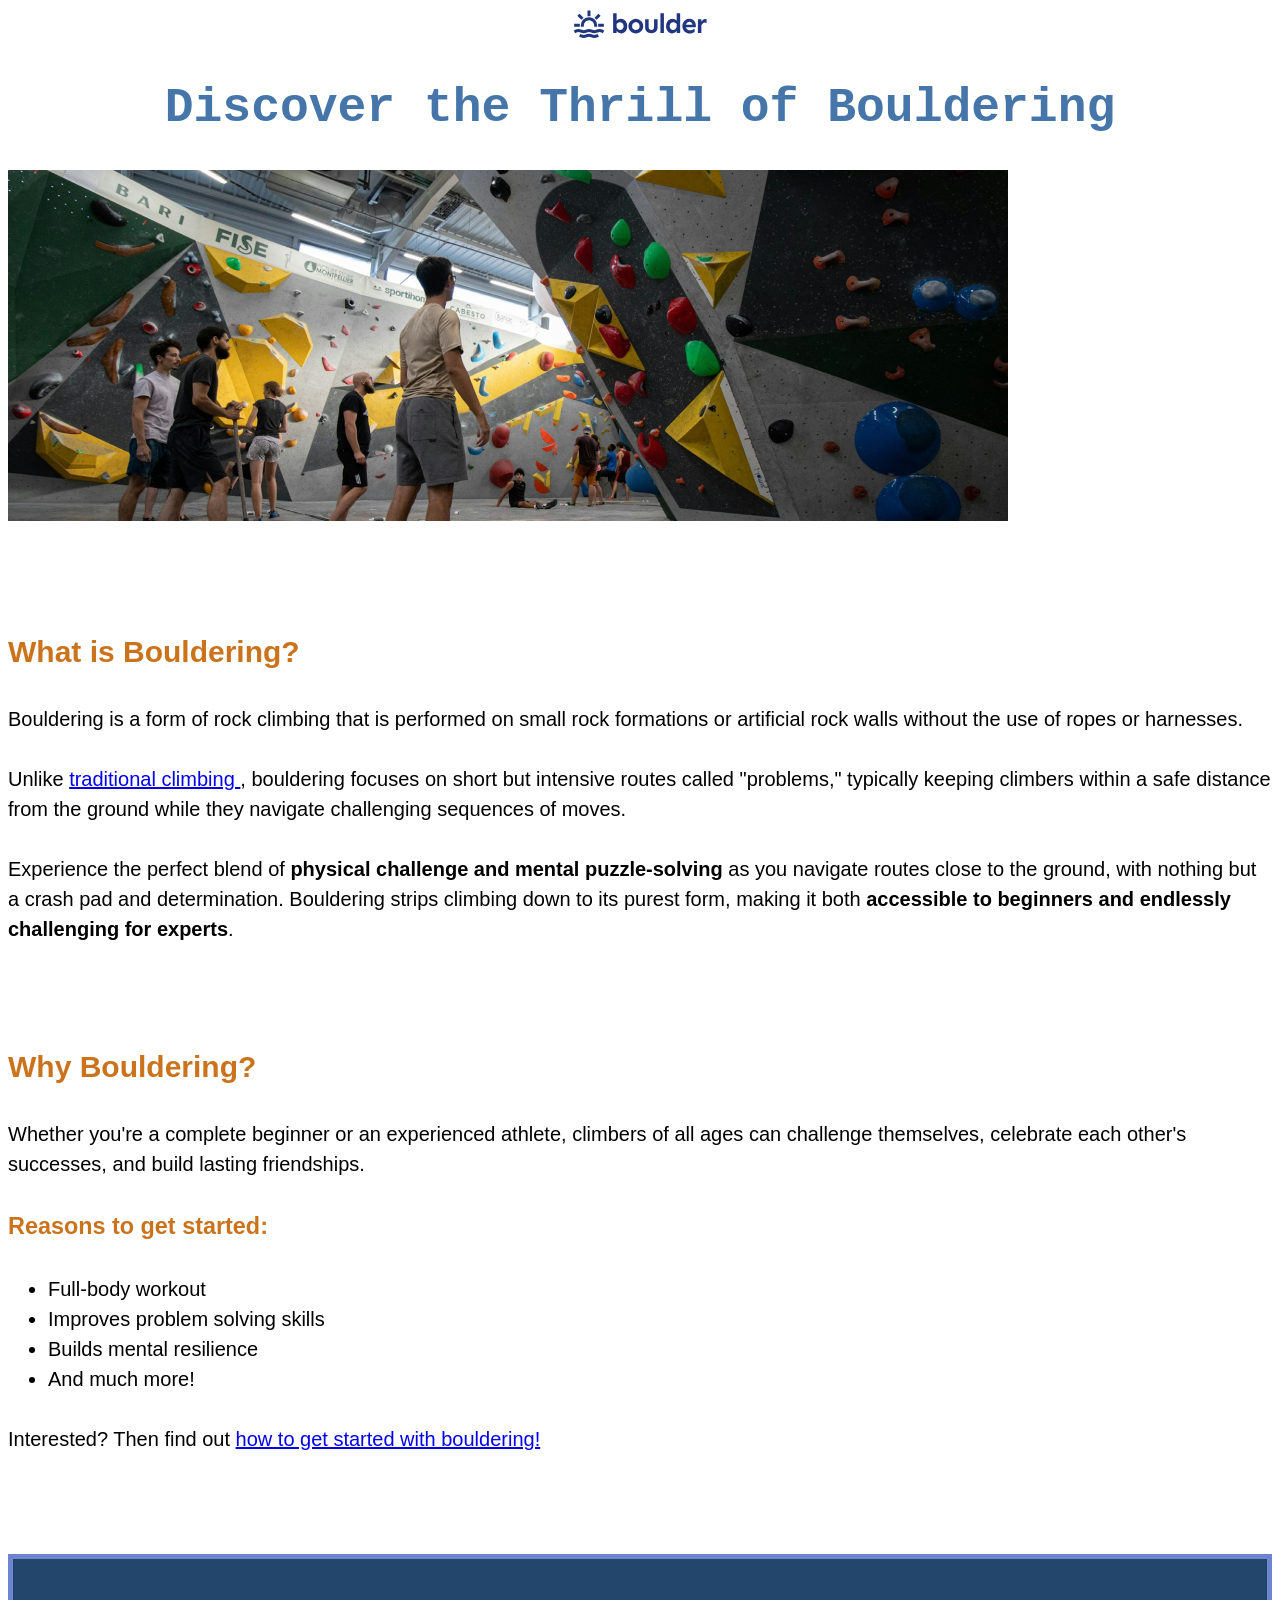
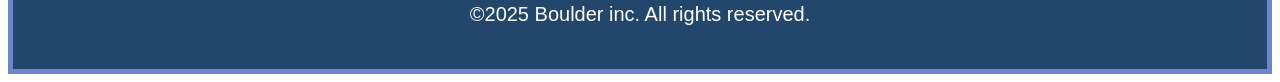
==== html-css-for-beginners-project-files/version_1/my-attempt/index.html @ 87d3225a "first bouldersite commit" ====
<!doctype html>
<html lang="en">
    <head>
        <link href="css/styles.css" rel="stylesheet" />
        <meta charset="UTF-8" />
        <meta name="viewport" content="width=device-width, initial-scale=1.0" />
        <title>Bouldering Project</title>
    </head>
    <body>
        <header>
            <img src="../images/logo.svg" alt="Boulder Logo" />
        </header>

        <main>
            <h1>Discover the Thrill of Bouldering</h1>

            <img
                src="../images/bouldering-gym.jpg"
                alt="People climbing in a bouldering gym"
            />

            <section>
                <h2>What is Bouldering?</h2>
                <p>
                    Bouldering is a form of rock climbing that is performed on
                    small rock formations or artificial rock walls without the
                    use of ropes or harnesses.
                </p>
                <p>
                    Unlike
                    <a href="https://en.wikipedia.org/wiki/Traditional_climbing"
                        >traditional climbing
                    </a>
                    , bouldering focuses on short but intensive routes called
                    "problems," typically keeping climbers within a safe
                    distance from the ground while they navigate challenging
                    sequences of moves.
                </p>
                <p>
                    Experience the perfect blend of
                    <strong
                        >physical challenge and mental puzzle-solving</strong
                    >
                    as you navigate routes close to the ground, with nothing but
                    a crash pad and determination. Bouldering strips climbing
                    down to its purest form, making it both
                    <strong
                        >accessible to beginners and endlessly challenging for
                        experts</strong
                    >.
                </p>
            </section>

            <section>
                <h2>Why Bouldering?</h2>
                <p>
                    Whether you're a complete beginner or an experienced
                    athlete, climbers of all ages can challenge themselves,
                    celebrate each other's successes, and build lasting
                    friendships.
                </p>

                <h3>Reasons to get started:</h3>
                <ul>
                    <li>Full-body workout</li>
                    <li>Improves problem solving skills</li>
                    <li>Builds mental resilience</li>
                    <li>And much more!</li>
                </ul>

                <p>
                    Interested? Then find out
                    <a href="getting-started.html"
                        >how to get started with bouldering!</a
                    >
                </p>
            </section>
        </main>

        <footer>
            <p>&copy;2025 Boulder inc. All rights reserved.</p>
        </footer>
    </body>
</html>
---- html-css-for-beginners-project-files/version_1/my-attempt/css/styles.css ----
body {
    font-size: 1.25rem;
    font-family: sans-serif, monospace;
    line-height: 1.5;
}

header {
    text-align: center;
}

p {
    margin-block: 30px;
}

ul {
    margin-block: 30px;
}

h1 {
    font-size: 3rem;
    font-family: monospace;
    color: #4676a9;
    text-align: center;
    line-height: 1.2;
}

h2 {
    color: #cb731c;
}

h3 {
    color: #cb731c;
}

section {
    margin-block: 100px;
}

footer {
    padding-block: 10px;
    background-color: #22466c;
    color: #ffffff;
    text-align: center;
    border: 5px solid #6e84cf;
}
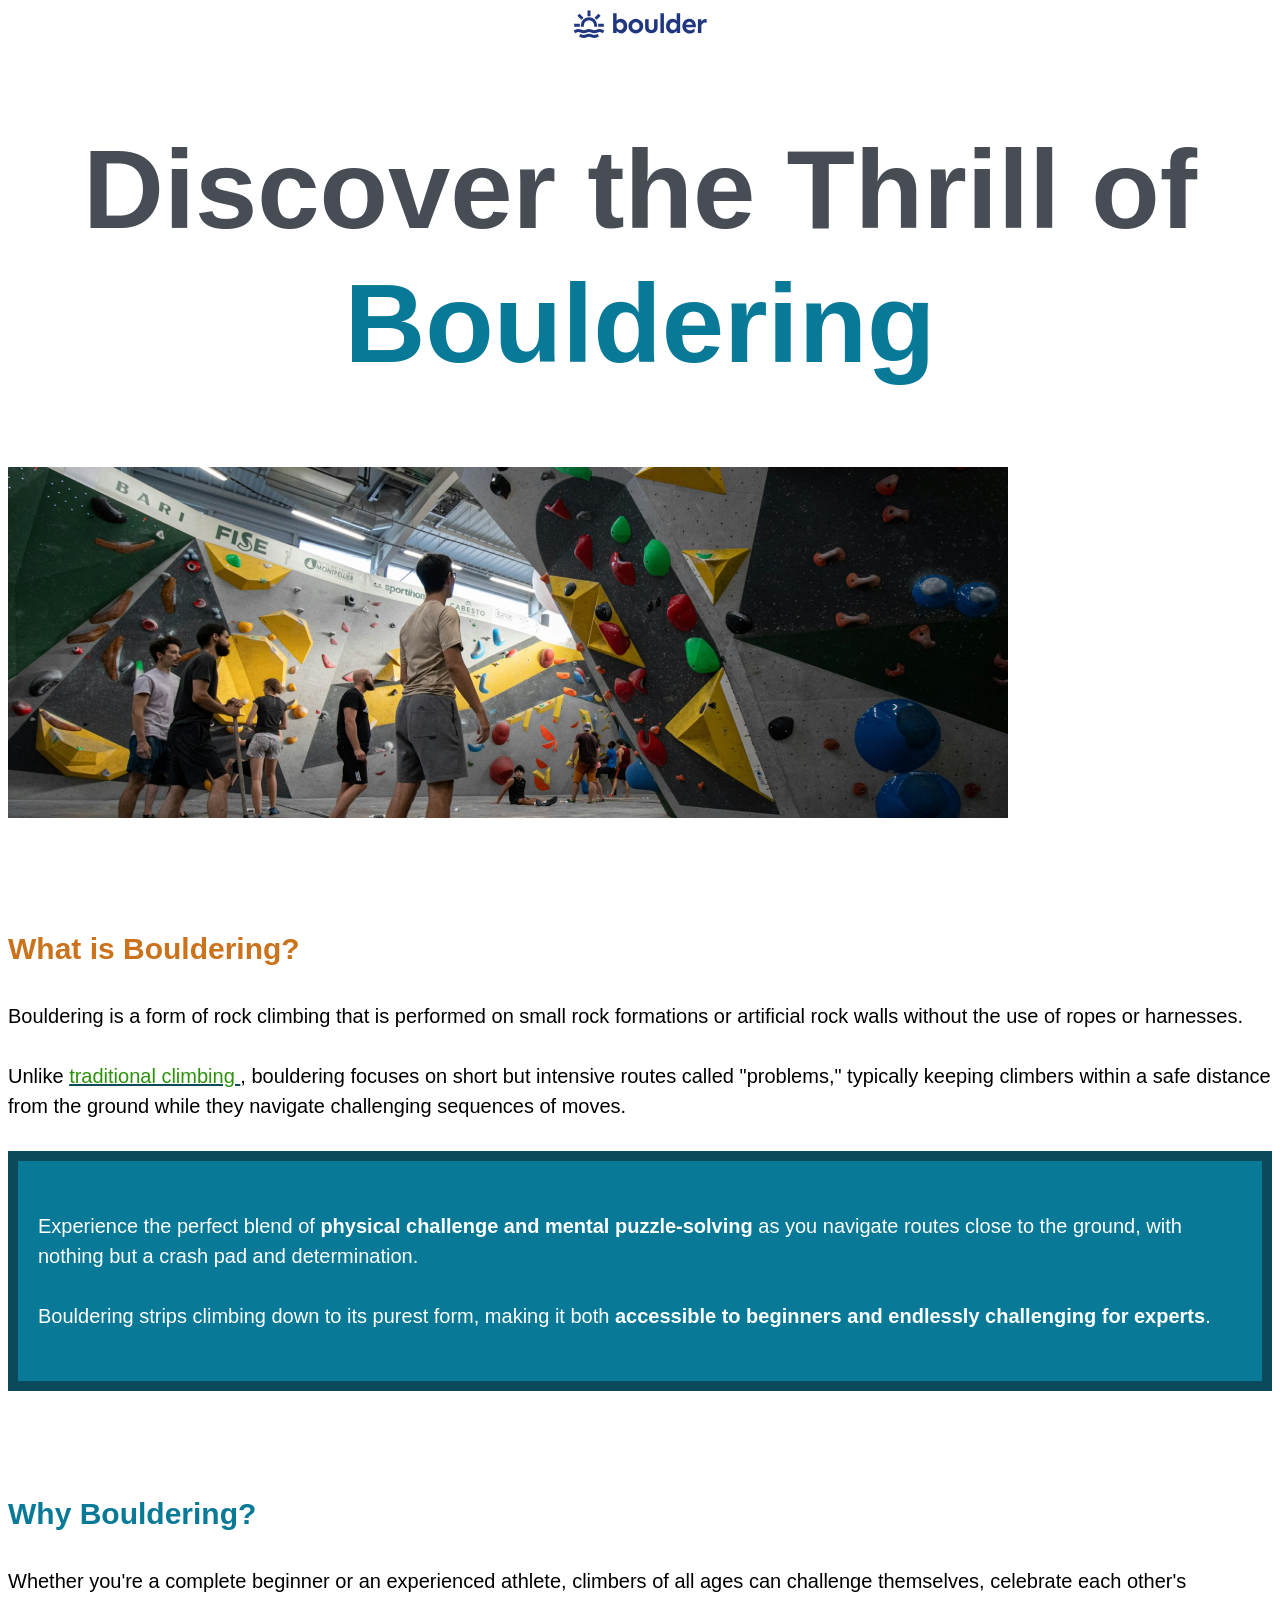
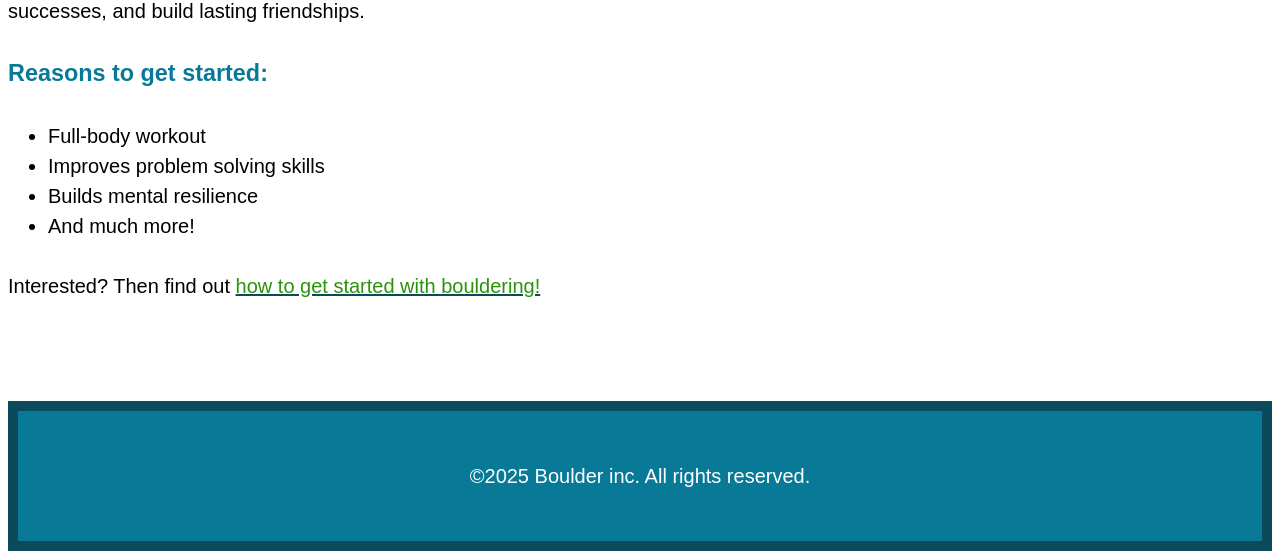
==== commit 72dae8d1: "halfway throgh module 5" ====
--- a/html-css-for-beginners-project-files/version_1/my-attempt/index.html
+++ b/html-css-for-beginners-project-files/version_1/my-attempt/index.html
@@ -12,7 +12,9 @@
         </header>
 
         <main>
-            <h1>Discover the Thrill of Bouldering</h1>
+            <h1>
+                Discover the Thrill of <span class="teal-text">Bouldering</span>
+            </h1>
 
             <img
                 src="../images/bouldering-gym.jpg"
@@ -21,7 +23,7 @@
 
             <section>
                 <h2>What is Bouldering?</h2>
-                <p>
+                <p class="accent">
                     Bouldering is a form of rock climbing that is performed on
                     small rock formations or artificial rock walls without the
                     use of ropes or harnesses.
@@ -36,31 +38,37 @@
                     distance from the ground while they navigate challenging
                     sequences of moves.
                 </p>
-                <p>
-                    Experience the perfect blend of
-                    <strong
-                        >physical challenge and mental puzzle-solving</strong
-                    >
-                    as you navigate routes close to the ground, with nothing but
-                    a crash pad and determination. Bouldering strips climbing
-                    down to its purest form, making it both
-                    <strong
-                        >accessible to beginners and endlessly challenging for
-                        experts</strong
-                    >.
-                </p>
+                <div class="teal-bg">
+                    <p>
+                        Experience the perfect blend of
+                        <strong
+                            >physical challenge and mental
+                            puzzle-solving</strong
+                        >
+                        as you navigate routes close to the ground, with nothing
+                        but a crash pad and determination.
+                    </p>
+                    <p>
+                        Bouldering strips climbing down to its purest form,
+                        making it both
+                        <strong
+                            >accessible to beginners and endlessly challenging
+                            for experts</strong
+                        >.
+                    </p>
+                </div>
             </section>
 
             <section>
-                <h2>Why Bouldering?</h2>
-                <p>
+                <h2 class="teal-text">Why Bouldering?</h2>
+                <p id="first-paragraph">
                     Whether you're a complete beginner or an experienced
                     athlete, climbers of all ages can challenge themselves,
                     celebrate each other's successes, and build lasting
                     friendships.
                 </p>
 
-                <h3>Reasons to get started:</h3>
+                <h3 class="li-color">Reasons to get started:</h3>
                 <ul>
                     <li>Full-body workout</li>
                     <li>Improves problem solving skills</li>
@@ -77,7 +85,7 @@
             </section>
         </main>
 
-        <footer>
+        <footer class="teal-bg">
             <p>&copy;2025 Boulder inc. All rights reserved.</p>
         </footer>
     </body>
--- a/html-css-for-beginners-project-files/version_1/my-attempt/css/styles.css
+++ b/html-css-for-beginners-project-files/version_1/my-attempt/css/styles.css
@@ -1,3 +1,7 @@
+* {
+    box-sizing: border-box;
+}
+
 body {
     font-size: 1.25rem;
     font-family: sans-serif, monospace;
@@ -17,9 +21,8 @@
 }
 
 h1 {
-    font-size: 3rem;
-    font-family: monospace;
-    color: #4676a9;
+    font-size: 7rem;
+    color: #484d55;
     text-align: center;
     line-height: 1.2;
 }
@@ -36,10 +39,77 @@
     margin-block: 100px;
 }
 
+.li-color {
+    color: #087a98;
+}
+
+/* These is for changing the color of links to whatever u want */
+a {
+    color: #2b930b;
+}
+
+a:visited {
+    color: mediumaquamarine;
+}
+
+a:hover,
+a:focus-visible {
+    color: #5f9b9f;
+}
+
+a:active {
+    color: black;
+}
+
+a {
+    text-decoration-color: #0b4a5a;
+}
+
+/*
+.accent {
+    color: red;
+}
+
+#first-paragraph {
+    color: green;
+    font-size: 1.5rem;
+}
+*/
+
 footer {
-    padding-block: 10px;
+    /*    padding-block: 10px;
     background-color: #22466c;
+    color: #ffffff; */
+    text-align: center;
+    /*    border: 5px solid #6e84cf;*/
+}
+
+/* These are classes that can be reused*/
+.teal-text {
+    color: #087a98;
+}
+
+.teal-bg {
     color: #ffffff;
-    text-align: center;
-    border: 5px solid #6e84cf;
+    padding: 20px;
+    border: #0b4a5a solid 10px;
+    background-color: #087a98;
 }
+
+.text-black {
+    color: black;
+}
+
+/*
+p {
+    margin: 50px;
+    border: 10px solid mediumturquoise;
+    padding: 30px;
+    background: black;
+    color: antiquewhite;
+    inline-size: 200px;
+}
+*/
+/*
+git remote set-url origin https://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@github.com/timmy998/bouldersite.git
+*/
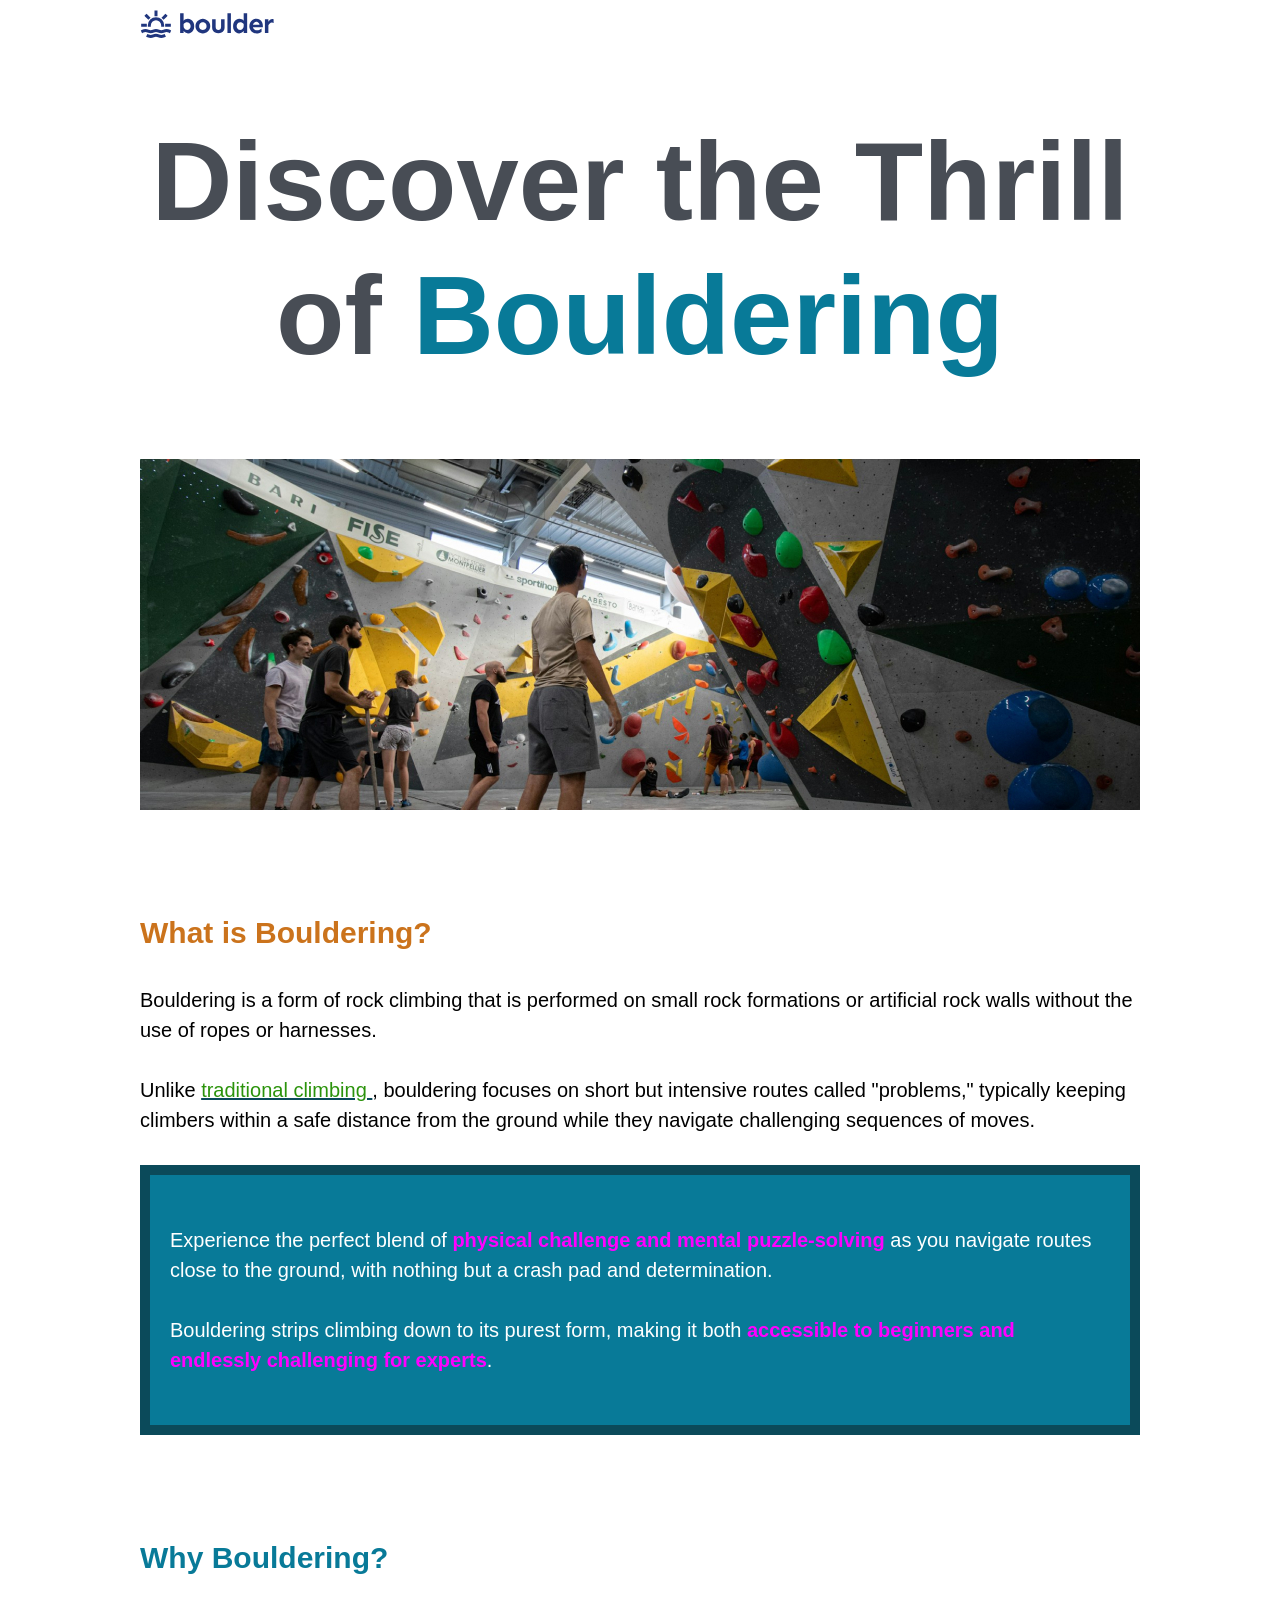
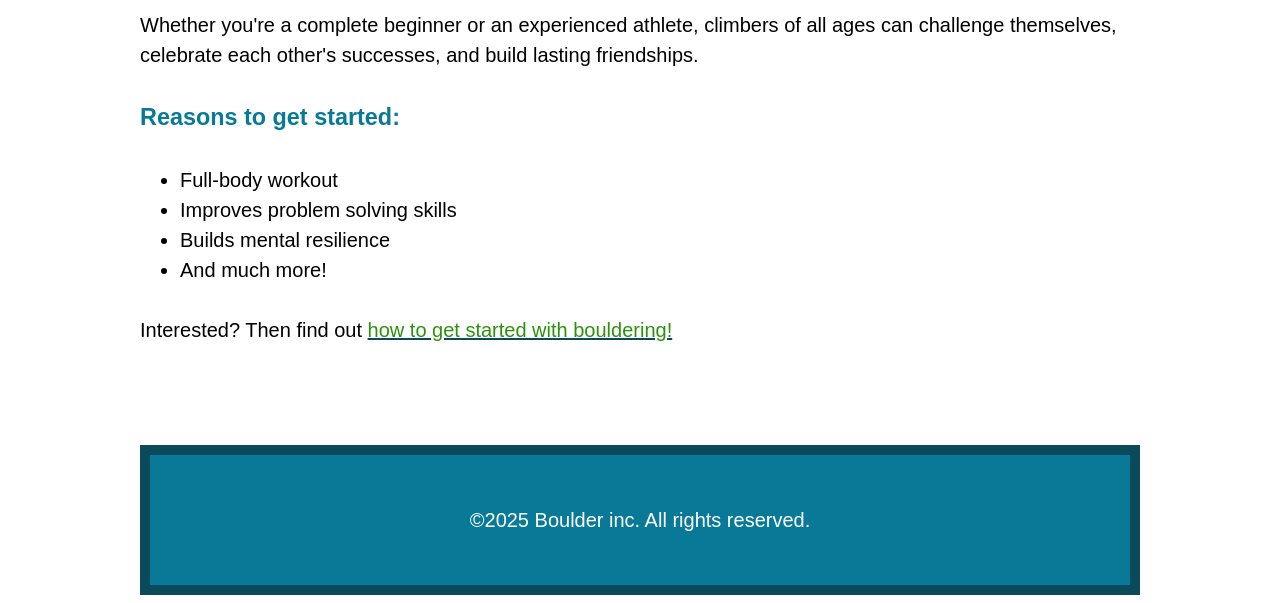
==== commit a6b9253a: "did adaptable images things" ====
--- a/html-css-for-beginners-project-files/version_1/my-attempt/index.html
+++ b/html-css-for-beginners-project-files/version_1/my-attempt/index.html
@@ -7,86 +7,90 @@
         <title>Bouldering Project</title>
     </head>
     <body>
-        <header>
-            <img src="../images/logo.svg" alt="Boulder Logo" />
-        </header>
+        <div class="wrapper">
+            <header>
+                <img src="../images/logo.svg" alt="Boulder Logo" />
+            </header>
 
-        <main>
-            <h1>
-                Discover the Thrill of <span class="teal-text">Bouldering</span>
-            </h1>
+            <main>
+                <h1>
+                    Discover the Thrill of
+                    <span class="teal-text">Bouldering</span>
+                </h1>
 
-            <img
-                src="../images/bouldering-gym.jpg"
-                alt="People climbing in a bouldering gym"
-            />
+                <img
+                    src="../images/bouldering-gym.jpg"
+                    alt="People climbing in a bouldering gym"
+                />
 
-            <section>
-                <h2>What is Bouldering?</h2>
-                <p class="accent">
-                    Bouldering is a form of rock climbing that is performed on
-                    small rock formations or artificial rock walls without the
-                    use of ropes or harnesses.
-                </p>
-                <p>
-                    Unlike
-                    <a href="https://en.wikipedia.org/wiki/Traditional_climbing"
-                        >traditional climbing
-                    </a>
-                    , bouldering focuses on short but intensive routes called
-                    "problems," typically keeping climbers within a safe
-                    distance from the ground while they navigate challenging
-                    sequences of moves.
-                </p>
-                <div class="teal-bg">
-                    <p>
-                        Experience the perfect blend of
-                        <strong
-                            >physical challenge and mental
-                            puzzle-solving</strong
-                        >
-                        as you navigate routes close to the ground, with nothing
-                        but a crash pad and determination.
+                <section>
+                    <h2>What is Bouldering?</h2>
+                    <p class="accent">
+                        Bouldering is a form of rock climbing that is performed
+                        on small rock formations or artificial rock walls
+                        without the use of ropes or harnesses.
                     </p>
                     <p>
-                        Bouldering strips climbing down to its purest form,
-                        making it both
-                        <strong
-                            >accessible to beginners and endlessly challenging
-                            for experts</strong
-                        >.
+                        Unlike
+                        <a
+                            href="https://en.wikipedia.org/wiki/Traditional_climbing"
+                            >traditional climbing
+                        </a>
+                        , bouldering focuses on short but intensive routes
+                        called "problems," typically keeping climbers within a
+                        safe distance from the ground while they navigate
+                        challenging sequences of moves.
                     </p>
-                </div>
-            </section>
+                    <div class="teal-bg">
+                        <p>
+                            Experience the perfect blend of
+                            <strong
+                                >physical challenge and mental
+                                puzzle-solving</strong
+                            >
+                            as you navigate routes close to the ground, with
+                            nothing but a crash pad and determination.
+                        </p>
+                        <p>
+                            Bouldering strips climbing down to its purest form,
+                            making it both
+                            <strong
+                                >accessible to beginners and endlessly
+                                challenging for experts</strong
+                            >.
+                        </p>
+                    </div>
+                </section>
 
-            <section>
-                <h2 class="teal-text">Why Bouldering?</h2>
-                <p id="first-paragraph">
-                    Whether you're a complete beginner or an experienced
-                    athlete, climbers of all ages can challenge themselves,
-                    celebrate each other's successes, and build lasting
-                    friendships.
-                </p>
+                <section>
+                    <h2 class="teal-text">Why Bouldering?</h2>
+                    <p id="first-paragraph">
+                        Whether you're a complete beginner or an experienced
+                        athlete, climbers of all ages can challenge themselves,
+                        celebrate each other's successes, and build lasting
+                        friendships.
+                    </p>
 
-                <h3 class="li-color">Reasons to get started:</h3>
-                <ul>
-                    <li>Full-body workout</li>
-                    <li>Improves problem solving skills</li>
-                    <li>Builds mental resilience</li>
-                    <li>And much more!</li>
-                </ul>
+                    <h3 class="li-color">Reasons to get started:</h3>
+                    <ul>
+                        <li>Full-body workout</li>
+                        <li>Improves problem solving skills</li>
+                        <li>Builds mental resilience</li>
+                        <li>And much more!</li>
+                    </ul>
 
-                <p>
-                    Interested? Then find out
-                    <a href="getting-started.html"
-                        >how to get started with bouldering!</a
-                    >
-                </p>
-            </section>
-        </main>
+                    <p>
+                        Interested? Then find out
+                        <a href="getting-started.html"
+                            >how to get started with bouldering!</a
+                        >
+                    </p>
+                </section>
+            </main>
 
-        <footer class="teal-bg">
-            <p>&copy;2025 Boulder inc. All rights reserved.</p>
-        </footer>
+            <footer class="teal-bg">
+                <p>&copy;2025 Boulder inc. All rights reserved.</p>
+            </footer>
+        </div>
     </body>
 </html>
--- a/html-css-for-beginners-project-files/version_1/my-attempt/css/styles.css
+++ b/html-css-for-beginners-project-files/version_1/my-attempt/css/styles.css
@@ -31,12 +31,13 @@
     color: #cb731c;
 }
 
-h3 {
-    color: #cb731c;
+section {
+    margin-block: 100px;
 }
 
-section {
-    margin-block: 100px;
+.wrapper {
+    max-inline-size: 1000px;
+    margin-inline: auto;
 }
 
 .li-color {
@@ -55,6 +56,11 @@
 a:hover,
 a:focus-visible {
     color: #5f9b9f;
+}
+
+img {
+    display: block;
+    max-inline-size: 100%;
 }
 
 a:active {
@@ -96,10 +102,36 @@
     background-color: #087a98;
 }
 
+.teal-bg strong {
+    color: magenta;
+}
+
 .text-black {
     color: black;
 }
 
+.climber-bg {
+    color: #ffffff;
+    background-image: url("../../../version_2/images/simple-steps.jpg");
+    padding: 24px;
+    border: #0b4a5a solid 10px;
+    background-repeat: no-repeat;
+    background-position: center;
+    background-size: cover;
+}
+
+/*
+ul,
+ol {
+    color: magenta;
+    list-style:;
+}
+
+li::marker {
+    color: maroon;
+    content: "🔥";
+}
+*/
 /*
 p {
     margin: 50px;
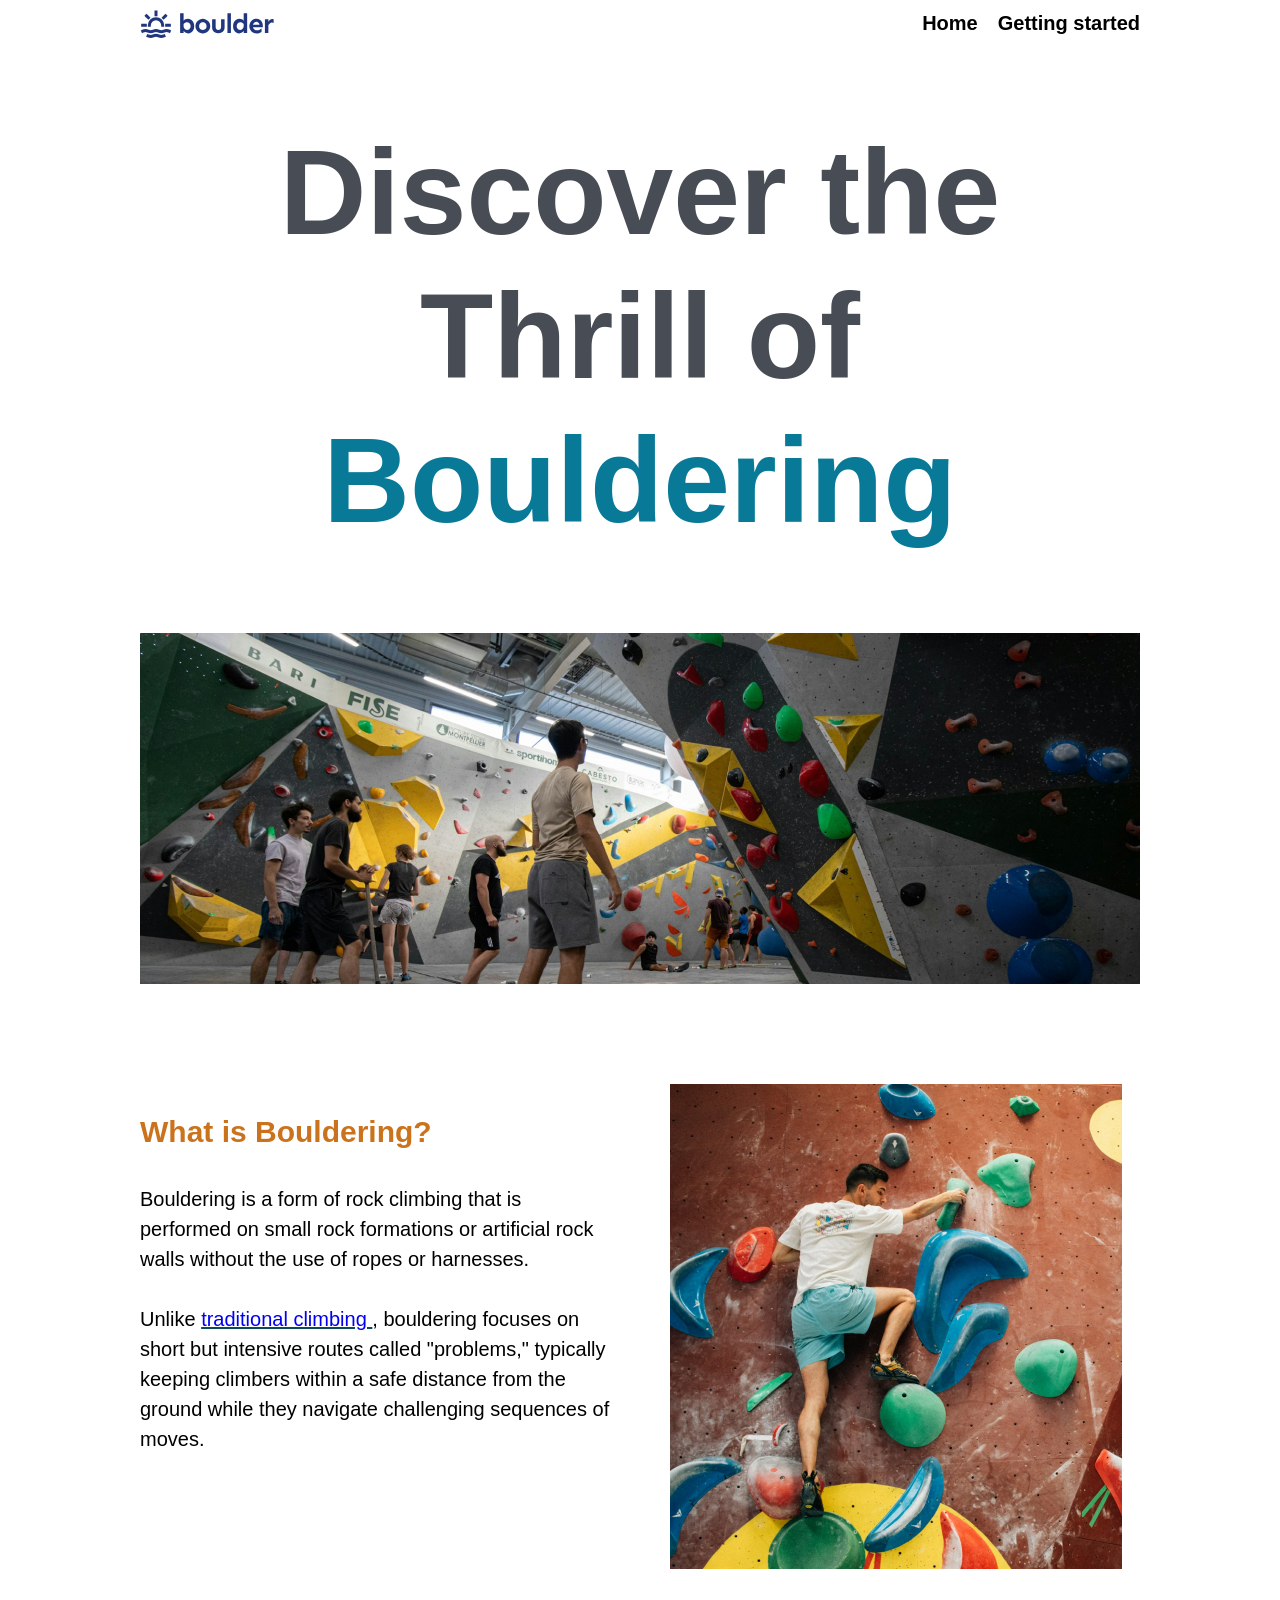
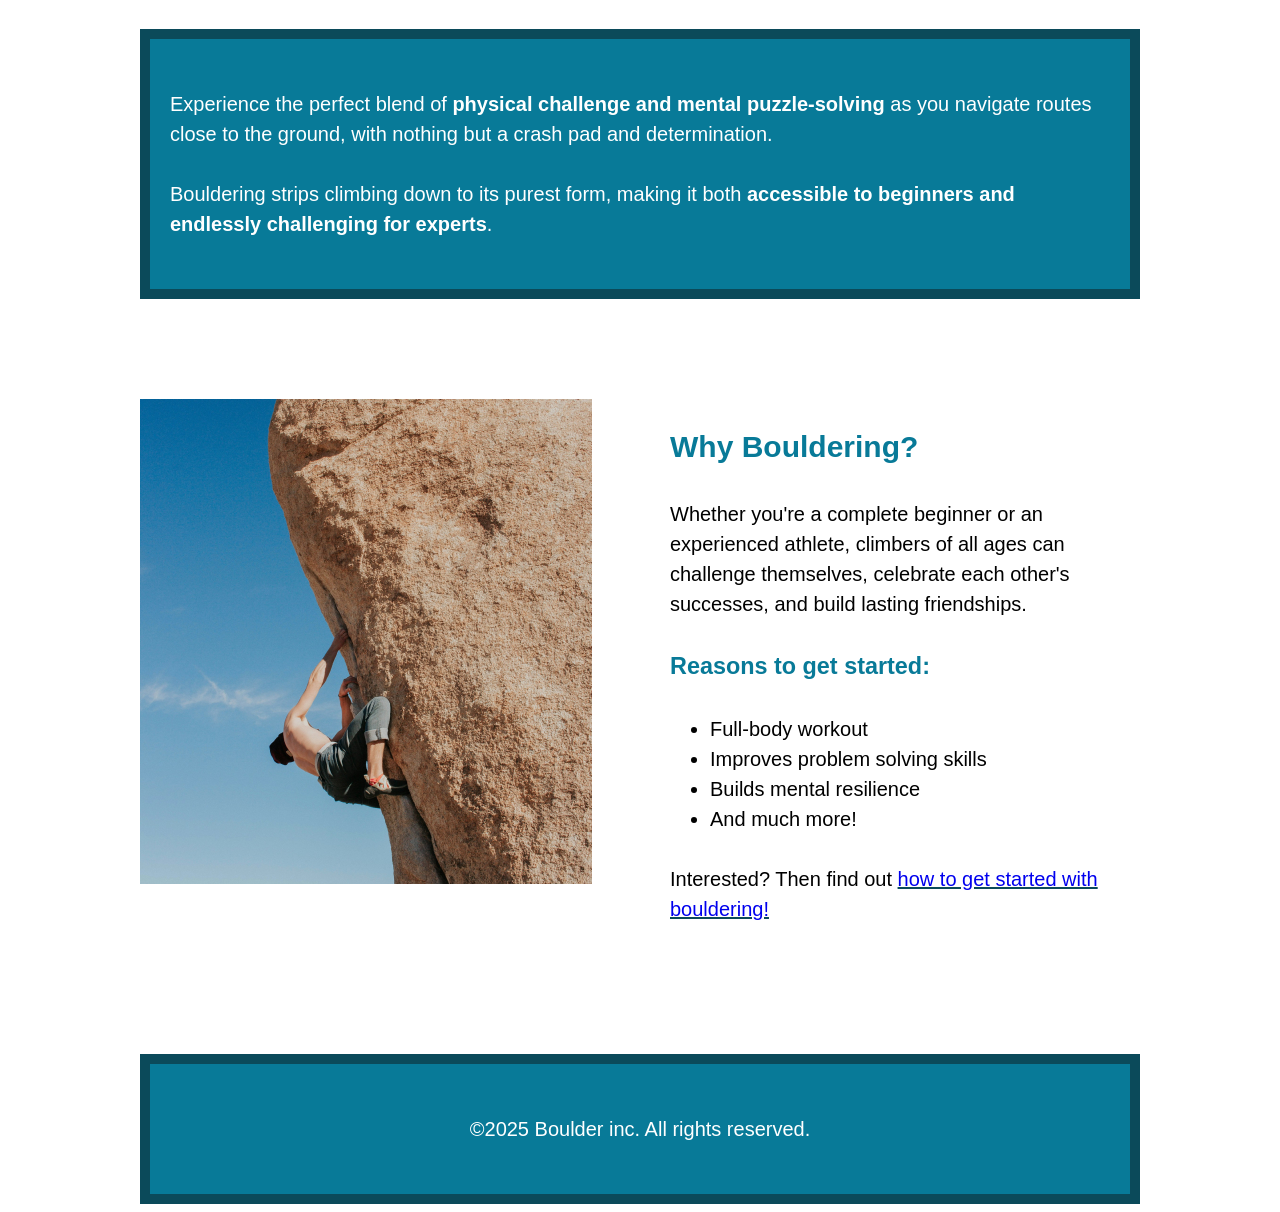
==== commit a217abac: "finished basic css styling" ====
--- a/html-css-for-beginners-project-files/version_1/my-attempt/index.html
+++ b/html-css-for-beginners-project-files/version_1/my-attempt/index.html
@@ -10,6 +10,15 @@
         <div class="wrapper">
             <header>
                 <img src="../images/logo.svg" alt="Boulder Logo" />
+
+                <nav class="primary-navigation" aria-label="Primary Navigation">
+                    <ul>
+                        <li><a href="index.html">Home</a></li>
+                        <li>
+                            <a href="getting-started.html">Getting started</a>
+                        </li>
+                    </ul>
+                </nav>
             </header>
 
             <main>
@@ -24,23 +33,35 @@
                 />
 
                 <section>
-                    <h2>What is Bouldering?</h2>
-                    <p class="accent">
-                        Bouldering is a form of rock climbing that is performed
-                        on small rock formations or artificial rock walls
-                        without the use of ropes or harnesses.
-                    </p>
-                    <p>
-                        Unlike
-                        <a
-                            href="https://en.wikipedia.org/wiki/Traditional_climbing"
-                            >traditional climbing
-                        </a>
-                        , bouldering focuses on short but intensive routes
-                        called "problems," typically keeping climbers within a
-                        safe distance from the ground while they navigate
-                        challenging sequences of moves.
-                    </p>
+                    <div class="two-column-layout">
+                        <div>
+                            <h2>What is Bouldering?</h2>
+                            <div>
+                                <p class="accent">
+                                    Bouldering is a form of rock climbing that
+                                    is performed on small rock formations or
+                                    artificial rock walls without the use of
+                                    ropes or harnesses.
+                                </p>
+                                <p>
+                                    Unlike
+                                    <a
+                                        href="https://en.wikipedia.org/wiki/Traditional_climbing"
+                                        >traditional climbing
+                                    </a>
+                                    , bouldering focuses on short but intensive
+                                    routes called "problems," typically keeping
+                                    climbers within a safe distance from the
+                                    ground while they navigate challenging
+                                    sequences of moves.
+                                </p>
+                            </div>
+                        </div>
+                        <img
+                            src="../../version_2/images/what-is-bouldering.jpg"
+                            alt="A man attemoting a boldering problem at an indoor gym"
+                        />
+                    </div>
                     <div class="teal-bg">
                         <p>
                             Experience the perfect blend of
@@ -63,28 +84,39 @@
                 </section>
 
                 <section>
-                    <h2 class="teal-text">Why Bouldering?</h2>
-                    <p id="first-paragraph">
-                        Whether you're a complete beginner or an experienced
-                        athlete, climbers of all ages can challenge themselves,
-                        celebrate each other's successes, and build lasting
-                        friendships.
-                    </p>
+                    <div class="two-column-layout">
+                        <img
+                            src="../../version_2/images/why-bouldering.jpg"
+                            alt="A person climbing a large boulder outdoors with a blue sky in the backround."
+                        />
+                        <div>
+                            <h2 class="teal-text">Why Bouldering?</h2>
+                            <p id="first-paragraph">
+                                Whether you're a complete beginner or an
+                                experienced athlete, climbers of all ages can
+                                challenge themselves, celebrate each other's
+                                successes, and build lasting friendships.
+                            </p>
 
-                    <h3 class="li-color">Reasons to get started:</h3>
-                    <ul>
-                        <li>Full-body workout</li>
-                        <li>Improves problem solving skills</li>
-                        <li>Builds mental resilience</li>
-                        <li>And much more!</li>
-                    </ul>
+                            <h3 class="li-color">Reasons to get started:</h3>
+                            <ul>
+                                <li>Full-body workout</li>
+                                <li>Improves problem solving skills</li>
+                                <li>Builds mental resilience</li>
+                                <li>And much more!</li>
+                            </ul>
 
-                    <p>
-                        Interested? Then find out
-                        <a href="getting-started.html"
-                            >how to get started with bouldering!</a
-                        >
-                    </p>
+                            <p>
+                                Interested? Then find out
+                                <a
+                                    href="getting-started.html"
+                                    target="blank"
+                                    rel="noopener noreferrer"
+                                    >how to get started with bouldering!</a
+                                >
+                            </p>
+                        </div>
+                    </div>
                 </section>
             </main>
 
--- a/html-css-for-beginners-project-files/version_1/my-attempt/css/styles.css
+++ b/html-css-for-beginners-project-files/version_1/my-attempt/css/styles.css
@@ -8,9 +8,11 @@
     line-height: 1.5;
 }
 
+/*
 header {
     text-align: center;
 }
+*/
 
 p {
     margin-block: 30px;
@@ -21,10 +23,14 @@
 }
 
 h1 {
-    font-size: 7rem;
+    font-size: 4.5rem;
     color: #484d55;
     text-align: center;
     line-height: 1.2;
+
+    @media (width > 720px) {
+        font-size: 7.5rem;
+    }
 }
 
 h2 {
@@ -33,6 +39,30 @@
 
 section {
     margin-block: 100px;
+}
+
+header {
+    display: flex;
+    justify-content: space-between;
+    gap: 20px;
+    /* border: 5px dotted red; */
+}
+/*
+header img {
+    border: 5px solid green;
+}
+
+.primary-navigation {
+    border: 5px dashed purple;
+}
+*/
+
+.primary-navigation ul {
+    display: flex;
+    gap: 20px;
+    list-style: none;
+    margin: 0;
+    padding: 0;
 }
 
 .wrapper {
@@ -40,14 +70,36 @@
     margin-inline: auto;
 }
 
+.two-column-layout {
+    display: grid;
+    gap: 60px;
+    margin-block-end: 60px;
+
+    @media (width > 720px) {
+        grid-template-columns: 1fr 1fr;
+    }
+}
+
+/*Media query to control how the website behaves on different screens.
+ in this specific case, it's being used so that the two columns only come into play when the screen is larger than a certain size
+ you can nest these in ou selectors, the example below is how you'd write it normally.
+@media (width > 600px) {
+    .two-column-layout {
+        grid-template-columns: 1fr 1fr;
+    }
+}
+*/
+
 .li-color {
     color: #087a98;
 }
 
 /* These is for changing the color of links to whatever u want */
+/*S
 a {
     color: #2b930b;
 }
+*/
 
 a:visited {
     color: mediumaquamarine;
@@ -65,6 +117,17 @@
 
 a:active {
     color: black;
+}
+
+.primary-navigation a {
+    color: black;
+    font-weight: bold;
+    text-decoration: none;
+}
+
+.primary-navigation a:hover,
+.primary-navigation a:focus-visible {
+    color: #5f9b9f;
 }
 
 a {
@@ -100,10 +163,6 @@
     padding: 20px;
     border: #0b4a5a solid 10px;
     background-color: #087a98;
-}
-
-.teal-bg strong {
-    color: magenta;
 }
 
 .text-black {
@@ -142,6 +201,3 @@
     inline-size: 200px;
 }
 */
-/*
-git remote set-url origin https://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@github.com/timmy998/bouldersite.git
-*/
